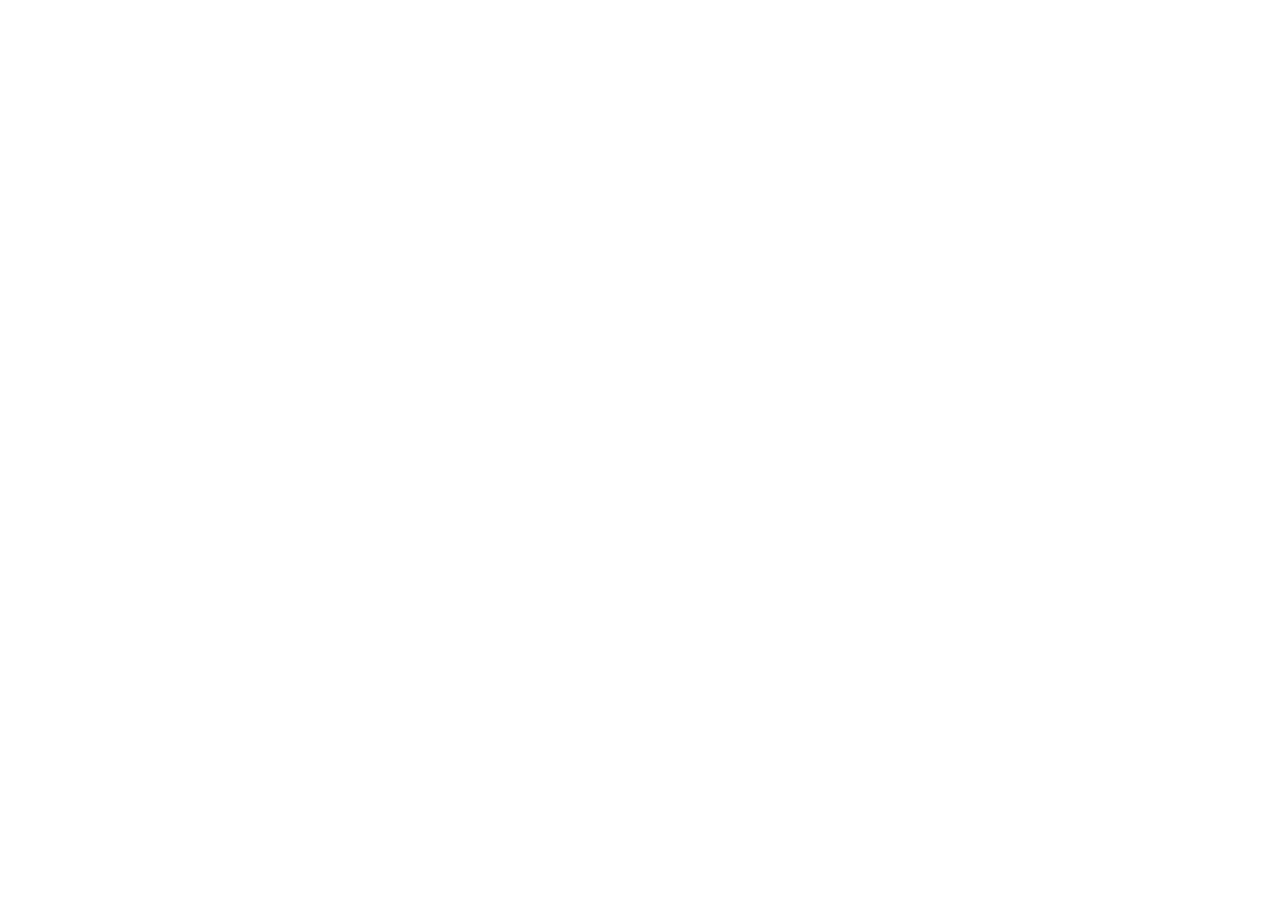
==== index.html @ 8a0b4045 "Add files via upload" ====
<!DOCTYPE html>
<html lang="en">
  <head>
    <meta charset="UTF-8">
    <meta name="viewport" content="width=device-width, initial-scale=1.0">
    <link rel="stylesheet" href="src/style.css">
  </head>
  <body>
    <h1 id="header"></h1>

    <script src="src/script.js"></script>
  </body>
</html>
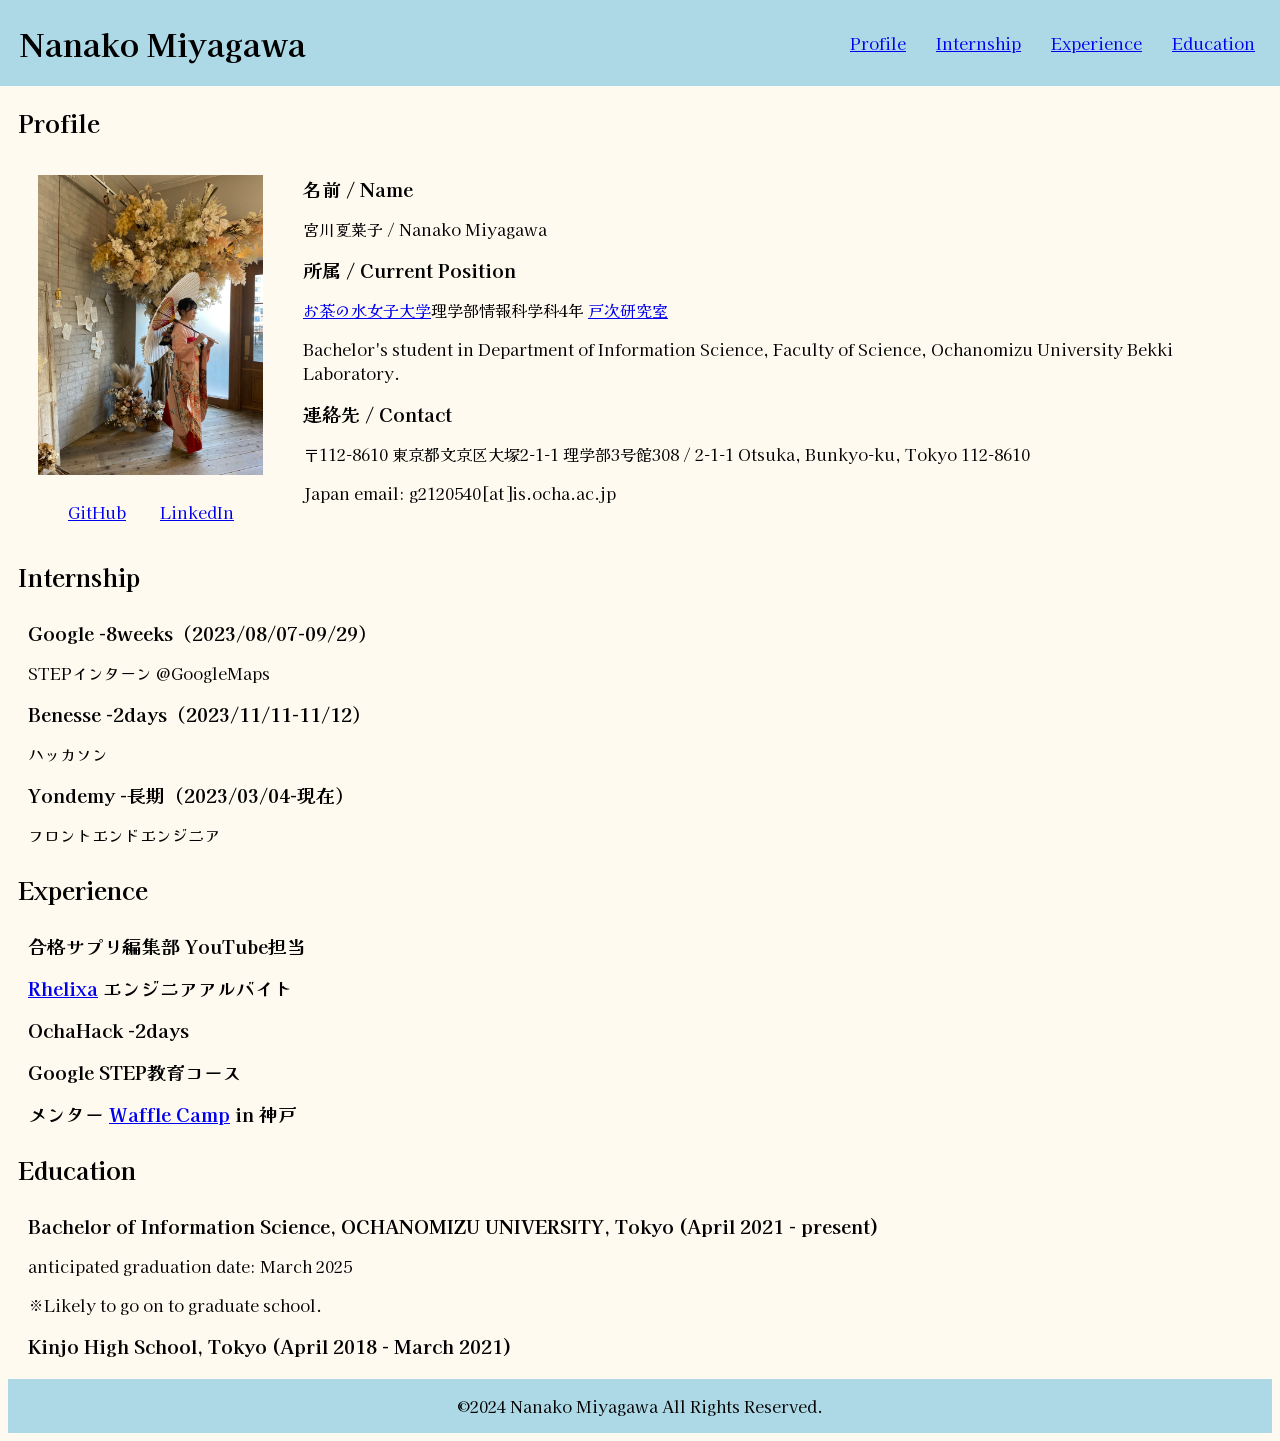
==== commit ee880a0f: "first commit" ====
--- a/index.html
+++ b/index.html
@@ -1,13 +1,96 @@
 <!DOCTYPE html>
-<html lang="en">
+<html lang="ja">
   <head>
-    <meta charset="UTF-8">
-    <meta name="viewport" content="width=device-width, initial-scale=1.0">
-    <link rel="stylesheet" href="src/style.css">
+    <meta charset="UTF-8" />
+    <meta name="viewport" content="width=device-width, initial-scale=1.0" />
+    <link rel="stylesheet" href="style.css" />
+    <link rel="preconnect" href="https://fonts.googleapis.com" />
+    <link rel="preconnect" href="https://fonts.gstatic.com" crossorigin />
+    <link
+      href="https://fonts.googleapis.com/css2?family=Kaisei+Opti&display=swap"
+      rel="stylesheet"
+    />
+    <title>Nanako Miyagawa</title>
   </head>
   <body>
-    <h1 id="header"></h1>
-
-    <script src="src/script.js"></script>
+    <div class="header">
+      <h1>Nanako Miyagawa</h1>
+      <ul>
+        <li><a href="#Profile">Profile</a></li>
+        <li><a href="#Internship">Internship</a></li>
+        <li><a href="#Experience">Experience</a></li>
+        <li><a href="#Education">Education</a></li>
+      </ul>
+    </div>
+    <h2 id="Profile">Profile</h2>
+    <div id="ProfileContents">
+      <div id="ProfileLinks">
+        <img src="myphoto.jpeg" />
+        <div>
+          <a href="https://github.com/miyagawananako">GitHub</a>
+          <a href="https://www.linkedin.com/in/nanako-miyagawa-513932271/"
+            >LinkedIn</a
+          >
+        </div>
+      </div>
+      <div id="ProfileItems">
+        <h3>名前 / Name</h3>
+        <p>宮川夏菜子 / Nanako Miyagawa</p>
+        <h3>所属 / Current Position</h3>
+        <p>
+          <a href="https://www.ocha.ac.jp/index.html">お茶の水女子大学</a
+          >理学部情報科学科4年
+          <a
+            href="https://bekkilab.notion.site/Bekkilab-Official-Website-6892e2a7d9fd4cf388f415986eefc2e2"
+            >戸次研究室</a
+          >
+        </p>
+        <p>
+          Bachelor's student in Department of Information Science, Faculty of
+          Science, Ochanomizu University Bekki Laboratory.
+        </p>
+        <h3>連絡先 / Contact</h3>
+        <p>
+          〒112-8610 東京都文京区大塚2-1-1 理学部3号館308 / 2-1-1 Otsuka,
+          Bunkyo-ku, Tokyo 112-8610
+        </p>
+        <p>Japan email: g2120540[at]is.ocha.ac.jp</p>
+      </div>
+    </div>
+    <h2 id="Internship">Internship</h2>
+    <div>
+      <h3>Google -8weeks（2023/08/07-09/29）</h3>
+      <p>STEPインターン @GoogleMaps</p>
+      <h3>Benesse -2days（2023/11/11-11/12）</h3>
+      <p>ハッカソン</p>
+      <h3>Yondemy -長期（2023/03/04-現在）</h3>
+      <p>フロントエンドエンジニア</p>
+    </div>
+    <h2 id="Experience">Experience</h2>
+    <div>
+      <h3>合格サプリ編集部 YouTube担当</h3>
+      <h3>
+        <a href="https://www.rhelixa.com/">Rhelixa</a> エンジニアアルバイト
+      </h3>
+      <h3>OchaHack -2days</h3>
+      <h3>Google STEP教育コース</h3>
+      <h3>
+        メンター
+        <a href="https://www.camp.waffle-waffle.org/">Waffle Camp</a> in 神戸
+      </h3>
+    </div>
+    <h2 id="Education">Education</h2>
+    <div>
+      <h3>
+        Bachelor of Information Science, OCHANOMIZU UNIVERSITY, Tokyo (April
+        2021 - present)
+      </h3>
+      <p>anticipated graduation date: March 2025</p>
+      <p>※Likely to go on to graduate school.</p>
+      <h3>Kinjo High School, Tokyo (April 2018 - March 2021)</h3>
+    </div>
+    <footer>
+      <p>©2024 Nanako Miyagawa All Rights Reserved.</p>
+    </footer>
   </body>
-</html>+</html>
--- a/style.css
+++ b/style.css
@@ -0,0 +1,68 @@
+div,
+h1,
+h2,
+h3,
+p,
+img,
+ul,
+li,
+footer {
+  margin: 5px;
+  padding: 5px;
+}
+
+body {
+  background-color: #fffaf0;
+  font-family: "Kaisei Opti", serif;
+  margin-top: 100px;
+}
+
+.header,
+footer {
+  background-color: lightblue;
+  margin: 0;
+}
+
+.header {
+  position: fixed;
+  top: 0;
+  left: 0;
+  right: 0;
+
+  display: flex;
+  align-items: center;
+}
+
+.header h1 {
+  margin: 10px;
+}
+
+.header ul {
+  list-style: none;
+  display: flex;
+  margin: 0 0 0 auto;
+}
+
+.header li {
+  margin: 10px;
+}
+
+#ProfileContents {
+  display: flex;
+}
+
+#ProfileLinks a {
+  margin-left: 30px;
+}
+
+img {
+  height: 300px;
+}
+
+footer {
+  text-align: center;
+}
+
+@media screen and (max-width: 480px) {
+  /* 480px以下に適用されるCSS（スマホ用） */
+}
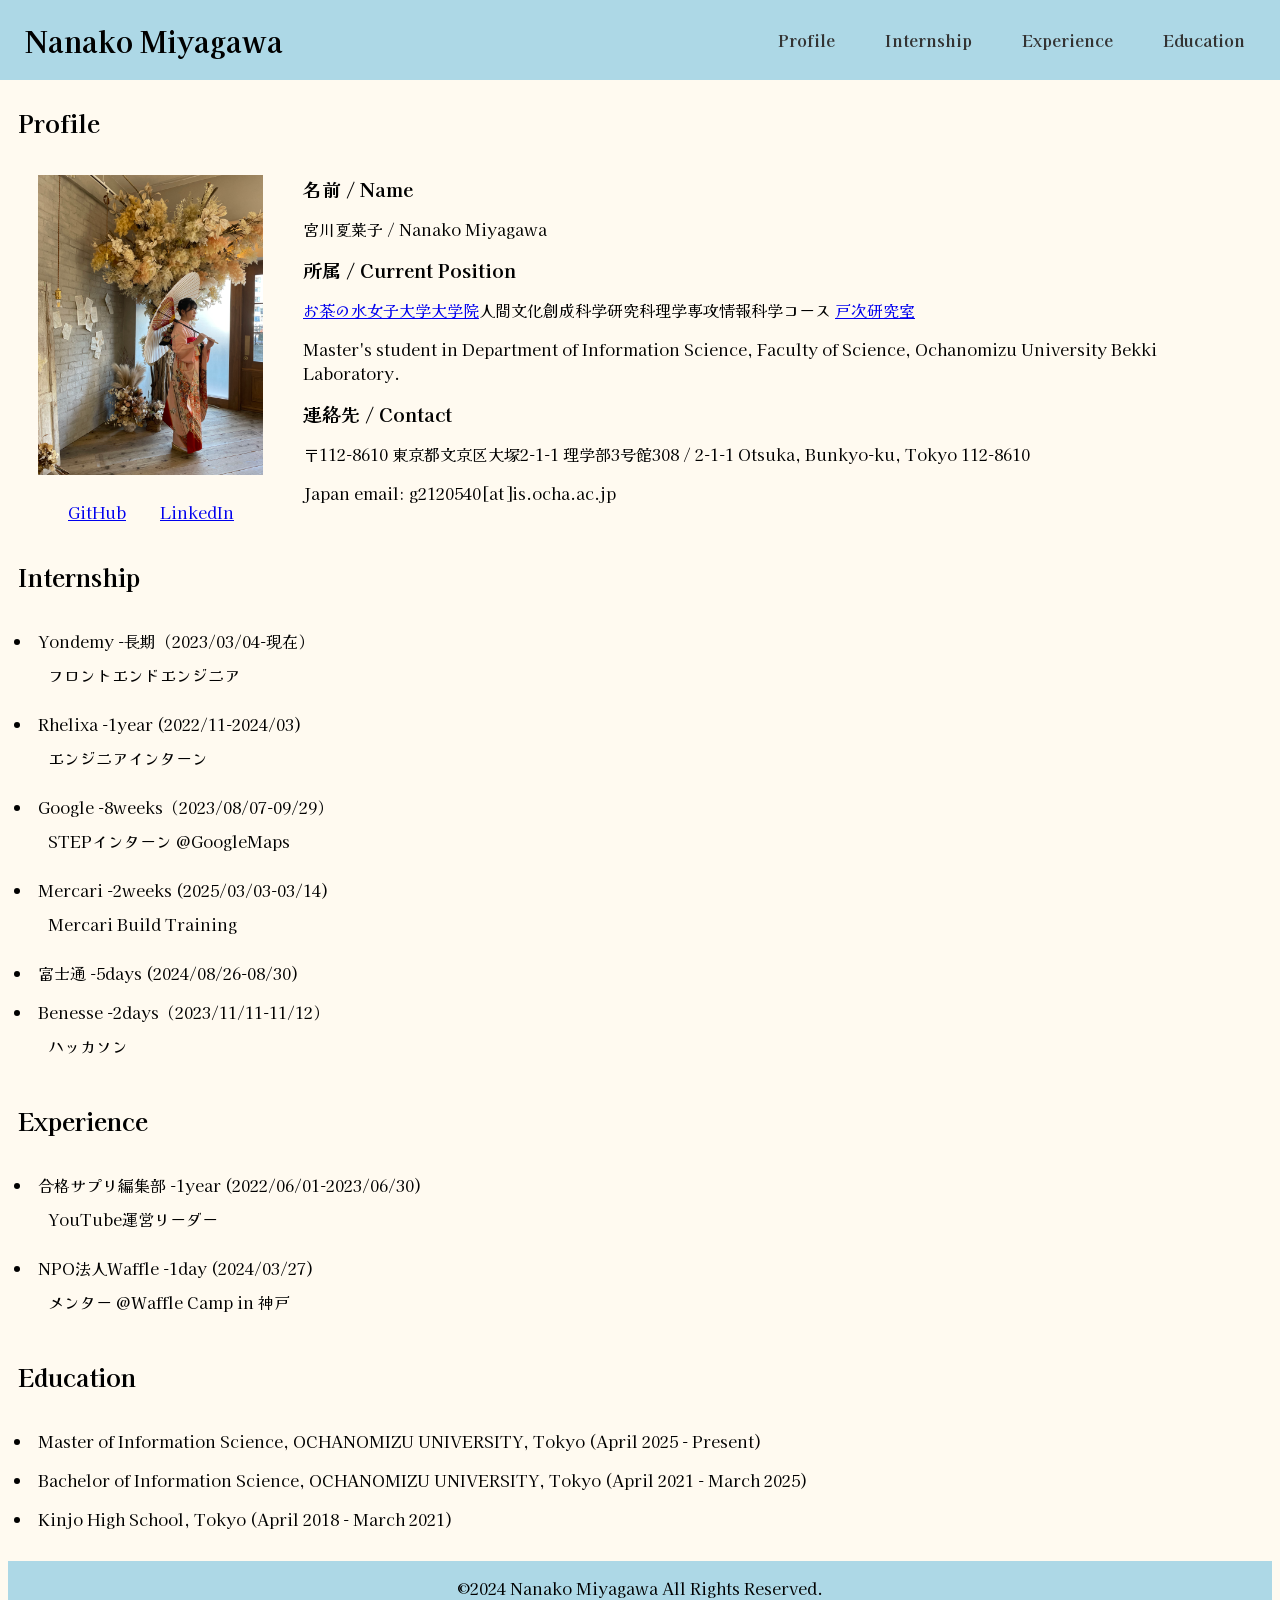
==== commit 8728b5b2: "update information" ====
--- a/index.html
+++ b/index.html
@@ -3,6 +3,10 @@
   <head>
     <meta charset="UTF-8" />
     <meta name="viewport" content="width=device-width, initial-scale=1.0" />
+    <meta
+      name="google-site-verification"
+      content="JKrWzEQDRdAVBLzGJJBg-FJZ9HHPWgpxcx8Th5tNuk0"
+    />
     <link rel="stylesheet" href="style.css" />
     <link rel="preconnect" href="https://fonts.googleapis.com" />
     <link rel="preconnect" href="https://fonts.gstatic.com" crossorigin />
@@ -38,15 +42,15 @@
         <p>宮川夏菜子 / Nanako Miyagawa</p>
         <h3>所属 / Current Position</h3>
         <p>
-          <a href="https://www.ocha.ac.jp/index.html">お茶の水女子大学</a
-          >理学部情報科学科4年
+          <a href="https://www.ocha.ac.jp/index.html">お茶の水女子大学大学院</a
+          >人間文化創成科学研究科理学専攻情報科学コース
           <a
             href="https://bekkilab.notion.site/Bekkilab-Official-Website-6892e2a7d9fd4cf388f415986eefc2e2"
             >戸次研究室</a
           >
         </p>
         <p>
-          Bachelor's student in Department of Information Science, Faculty of
+          Master's student in Department of Information Science, Faculty of
           Science, Ochanomizu University Bekki Laboratory.
         </p>
         <h3>連絡先 / Contact</h3>
@@ -59,35 +63,56 @@
     </div>
     <h2 id="Internship">Internship</h2>
     <div>
-      <h3>Google -8weeks（2023/08/07-09/29）</h3>
-      <p>STEPインターン @GoogleMaps</p>
-      <h3>Benesse -2days（2023/11/11-11/12）</h3>
-      <p>ハッカソン</p>
-      <h3>Yondemy -長期（2023/03/04-現在）</h3>
-      <p>フロントエンドエンジニア</p>
+      <ul>
+        <li>
+          Yondemy -長期（2023/03/04-現在）
+          <p>フロントエンドエンジニア</p>
+        </li>
+        <li>
+          Rhelixa -1year (2022/11-2024/03)
+          <p>エンジニアインターン</p>
+        </li>
+        <li>
+          Google -8weeks（2023/08/07-09/29）
+          <p>STEPインターン @GoogleMaps</p>
+        </li>
+        <li>
+          Mercari -2weeks (2025/03/03-03/14)
+          <p>Mercari Build Training</p>
+        </li>
+        <li>富士通 -5days (2024/08/26-08/30)</li>
+        <li>
+          Benesse -2days（2023/11/11-11/12）
+          <p>ハッカソン</p>
+        </li>
+      </ul>
     </div>
     <h2 id="Experience">Experience</h2>
     <div>
-      <h3>合格サプリ編集部 YouTube担当</h3>
-      <h3>
-        <a href="https://www.rhelixa.com/">Rhelixa</a> エンジニアアルバイト
-      </h3>
-      <h3>OchaHack -2days</h3>
-      <h3>Google STEP教育コース</h3>
-      <h3>
-        メンター
-        <a href="https://www.camp.waffle-waffle.org/">Waffle Camp</a> in 神戸
-      </h3>
+      <ul>
+        <li>
+          合格サプリ編集部 -1year (2022/06/01-2023/06/30)
+          <p>YouTube運営リーダー</p>
+        </li>
+        <li>
+          NPO法人Waffle -1day (2024/03/27)
+          <p>メンター @Waffle Camp in 神戸</p>
+        </li>
+      </ul>
     </div>
     <h2 id="Education">Education</h2>
     <div>
-      <h3>
-        Bachelor of Information Science, OCHANOMIZU UNIVERSITY, Tokyo (April
-        2021 - present)
-      </h3>
-      <p>anticipated graduation date: March 2025</p>
-      <p>※Likely to go on to graduate school.</p>
-      <h3>Kinjo High School, Tokyo (April 2018 - March 2021)</h3>
+      <ul>
+        <li>
+          Master of Information Science, OCHANOMIZU UNIVERSITY, Tokyo (April
+          2025 - Present)
+        </li>
+        <li>
+          Bachelor of Information Science, OCHANOMIZU UNIVERSITY, Tokyo (April
+          2021 - March 2025)
+        </li>
+        <li>Kinjo High School, Tokyo (April 2018 - March 2021)</li>
+      </ul>
     </div>
     <footer>
       <p>©2024 Nanako Miyagawa All Rights Reserved.</p>
--- a/style.css
+++ b/style.css
@@ -1,3 +1,11 @@
+/* ベーススタイル */
+body {
+  background-color: #fffaf0;
+  font-family: "Kaisei Opti", serif;
+  margin-top: 100px;
+}
+
+/* 共通のマージンとパディング */
 div,
 h1,
 h2,
@@ -11,42 +19,63 @@
   padding: 5px;
 }
 
-body {
-  background-color: #fffaf0;
-  font-family: "Kaisei Opti", serif;
-  margin-top: 100px;
-}
-
+/* ヘッダーとフッター共通 */
 .header,
 footer {
   background-color: lightblue;
   margin: 0;
 }
 
+/* ヘッダー */
 .header {
   position: fixed;
   top: 0;
   left: 0;
   right: 0;
-
   display: flex;
   align-items: center;
+  justify-content: space-between;
+  padding: 10px 20px;
+  min-height: 60px;
+  z-index: 1000;
+  flex-wrap: wrap;
 }
 
 .header h1 {
-  margin: 10px;
+  margin: 0;
+  font-size: 1.8em;
+  white-space: nowrap;
 }
 
 .header ul {
   list-style: none;
   display: flex;
-  margin: 0 0 0 auto;
+  margin: 0;
+  padding: 0;
+  gap: 20px;
+  flex-wrap: wrap;
 }
 
 .header li {
-  margin: 10px;
+  margin: 0;
 }
 
+.header a {
+  text-decoration: none;
+  color: #333;
+  font-weight: bold;
+  padding: 5px 10px;
+  transition: all 0.3s ease;
+  white-space: nowrap;
+}
+
+.header a:hover {
+  color: #000;
+  background-color: rgba(255, 255, 255, 0.3);
+  border-radius: 4px;
+}
+
+/* プロフィールセクション */
 #ProfileContents {
   display: flex;
 }
@@ -59,10 +88,71 @@
   height: 300px;
 }
 
+/* コンテンツリスト共通スタイル */
+#Internship ul,
+#Experience ul {
+  list-style: none;
+  padding: 0;
+  margin: 0;
+}
+
+#Internship li,
+#Experience li {
+  font-size: 1.17em;
+  font-weight: bold;
+  margin: 15px 0;
+  padding: 5px;
+}
+
+/* フッター */
 footer {
   text-align: center;
 }
 
+/* レスポンシブデザイン */
 @media screen and (max-width: 480px) {
-  /* 480px以下に適用されるCSS（スマホ用） */
+  /* ヘッダーのレスポンシブ対応 */
+  .header {
+    flex-direction: column;
+    padding: 10px;
+    gap: 10px;
+  }
+
+  .header h1 {
+    font-size: 1.4em;
+    text-align: center;
+    width: 100%;
+  }
+
+  .header ul {
+    width: 100%;
+    justify-content: center;
+    gap: 8px;
+    padding: 0;
+  }
+
+  .header li {
+    margin: 0;
+  }
+
+  .header a {
+    font-size: 0.9em;
+    padding: 4px 8px;
+  }
+
+  /* ボディのレスポンシブ対応 */
+  body {
+    margin-top: 120px;
+  }
+
+  /* プロフィールセクションのレスポンシブ対応 */
+  #ProfileContents {
+    flex-direction: column;
+    align-items: center;
+  }
+
+  img {
+    height: auto;
+    max-width: 100%;
+  }
 }
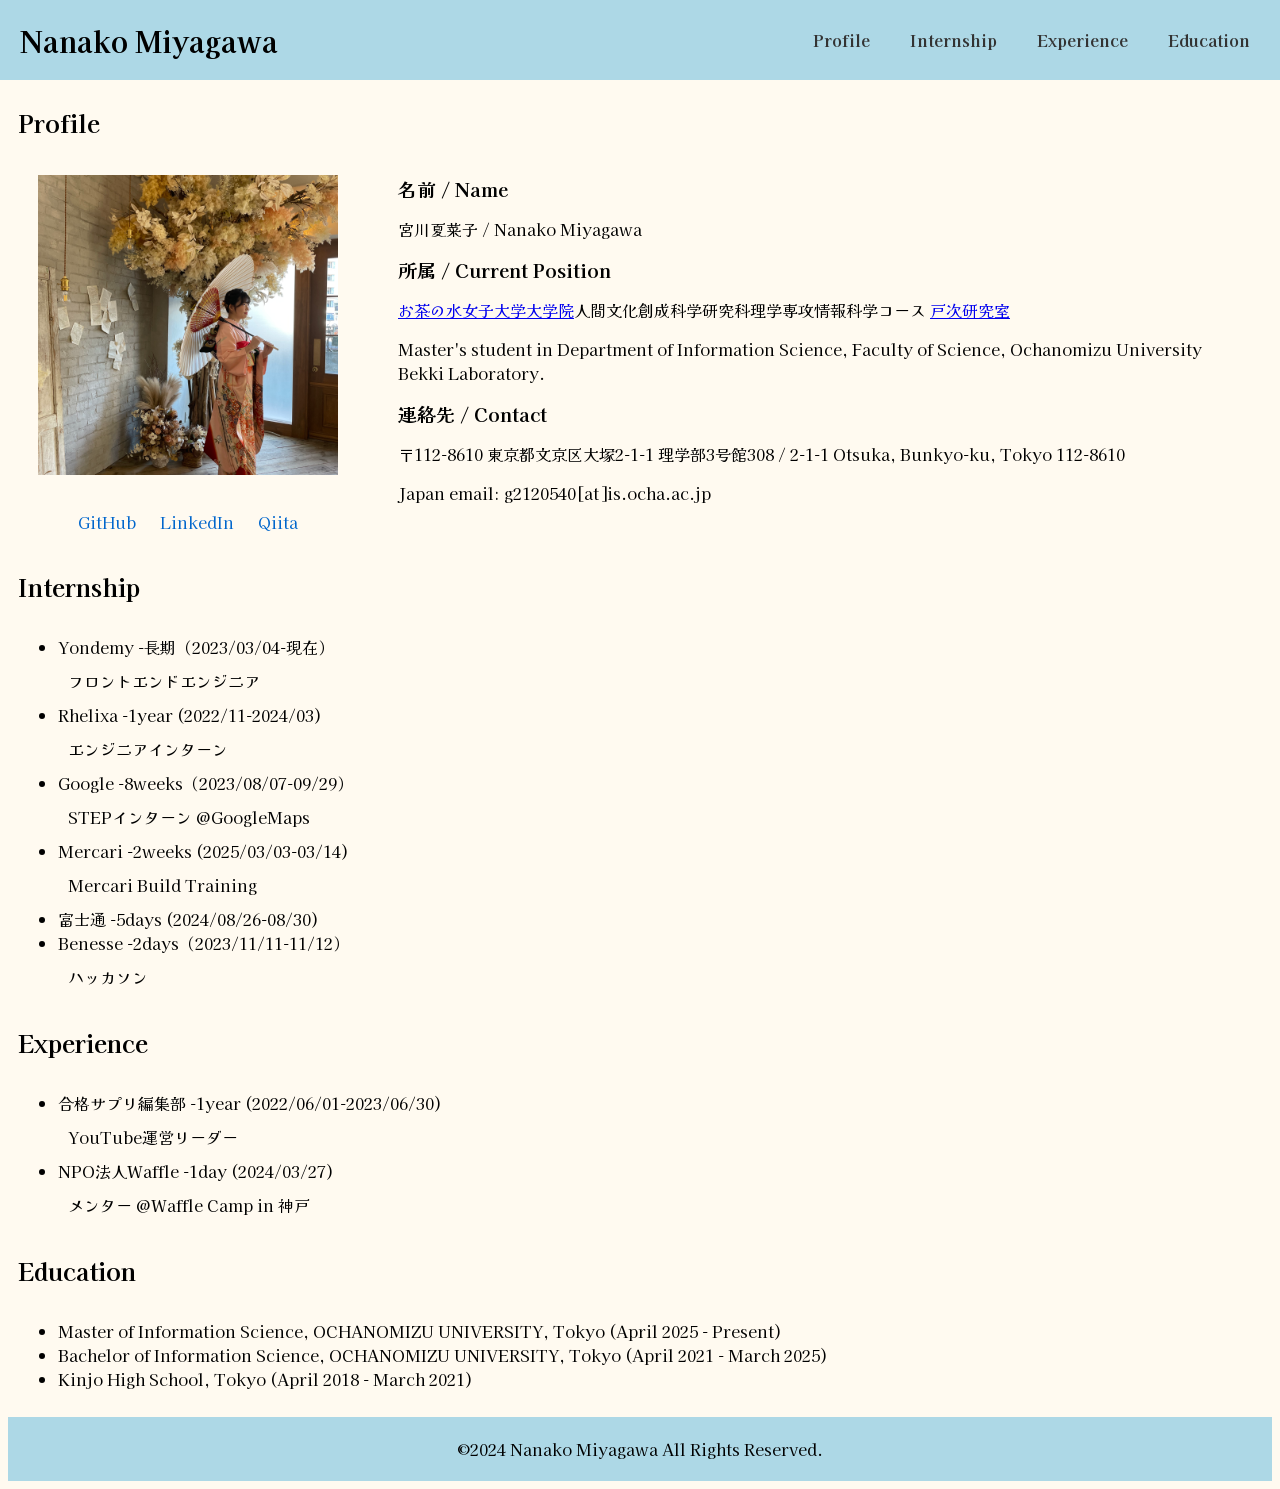
==== commit 80ef6086: "add hamburger menu" ====
--- a/index.html
+++ b/index.html
@@ -19,7 +19,12 @@
   <body>
     <div class="header">
       <h1>Nanako Miyagawa</h1>
-      <ul>
+      <button class="hamburger" aria-label="メニュー">
+        <span></span>
+        <span></span>
+        <span></span>
+      </button>
+      <ul class="nav-menu">
         <li><a href="#Profile">Profile</a></li>
         <li><a href="#Internship">Internship</a></li>
         <li><a href="#Experience">Experience</a></li>
@@ -35,6 +40,7 @@
           <a href="https://www.linkedin.com/in/nanako-miyagawa-513932271/"
             >LinkedIn</a
           >
+          <a href="https://qiita.com/nanacom_">Qiita</a>
         </div>
       </div>
       <div id="ProfileItems">
@@ -117,5 +123,6 @@
     <footer>
       <p>©2024 Nanako Miyagawa All Rights Reserved.</p>
     </footer>
+    <script src="script.js"></script>
   </body>
 </html>
--- a/style.css
+++ b/style.css
@@ -7,23 +7,12 @@
 
 /* 共通のマージンとパディング */
 div,
-h1,
 h2,
 h3,
 p,
-img,
-ul,
-li,
-footer {
+img {
   margin: 5px;
   padding: 5px;
-}
-
-/* ヘッダーとフッター共通 */
-.header,
-footer {
-  background-color: lightblue;
-  margin: 0;
 }
 
 /* ヘッダー */
@@ -32,13 +21,14 @@
   top: 0;
   left: 0;
   right: 0;
+  background-color: lightblue;
   display: flex;
   align-items: center;
   justify-content: space-between;
   padding: 10px 20px;
   min-height: 60px;
   z-index: 1000;
-  flex-wrap: wrap;
+  margin: 0;
 }
 
 .header h1 {
@@ -47,20 +37,19 @@
   white-space: nowrap;
 }
 
-.header ul {
+.nav-menu {
   list-style: none;
   display: flex;
   margin: 0;
   padding: 0;
   gap: 20px;
-  flex-wrap: wrap;
-}
-
-.header li {
-  margin: 0;
-}
-
-.header a {
+}
+
+.nav-menu li {
+  margin: 0;
+}
+
+.nav-menu a {
   text-decoration: none;
   color: #333;
   font-weight: bold;
@@ -69,23 +58,75 @@
   white-space: nowrap;
 }
 
-.header a:hover {
+.nav-menu a:hover {
   color: #000;
   background-color: rgba(255, 255, 255, 0.3);
   border-radius: 4px;
 }
 
+/* ハンバーガーメニュー */
+.hamburger {
+  display: none;
+  background: none;
+  border: none;
+  cursor: pointer;
+  padding: 0;
+  width: 30px;
+  height: 24px;
+  position: relative;
+}
+
+.hamburger span {
+  display: block;
+  width: 100%;
+  height: 2px;
+  background-color: #333;
+  position: absolute;
+  transition: all 0.3s ease;
+}
+
+.hamburger span:nth-child(1) {
+  top: 0;
+}
+
+.hamburger span:nth-child(2) {
+  top: 50%;
+  transform: translateY(-50%);
+}
+
+.hamburger span:nth-child(3) {
+  bottom: 0;
+}
+
 /* プロフィールセクション */
 #ProfileContents {
   display: flex;
+  gap: 20px;
+  align-items: flex-start;
+}
+
+#ProfileLinks {
+  text-align: center;
+}
+
+#ProfileLinks img {
+  width: 300px;
+  height: 300px;
+  margin-bottom: 15px;
+  object-fit: cover;
+  object-position: center;
+  border-radius: 4px;
 }
 
 #ProfileLinks a {
-  margin-left: 30px;
-}
-
-img {
-  height: 300px;
+  display: inline-block;
+  margin: 0 10px;
+  text-decoration: none;
+  color: #0066cc;
+}
+
+#ProfileLinks a:hover {
+  text-decoration: underline;
 }
 
 /* コンテンツリスト共通スタイル */
@@ -104,45 +145,112 @@
   padding: 5px;
 }
 
+#Internship li p,
+#Experience li p {
+  font-size: 0.85em;
+  font-weight: normal;
+  margin: 5px 0;
+  color: #333;
+}
+
 /* フッター */
 footer {
+  background-color: lightblue;
+  margin: 0;
   text-align: center;
+  padding: 10px;
 }
 
 /* レスポンシブデザイン */
+@media screen and (max-width: 1024px) {
+  /* ヘッダーのレスポンシブ対応 */
+  .header {
+    padding: 10px 15px;
+  }
+
+  .header h1 {
+    font-size: 1.4em;
+  }
+
+  .hamburger {
+    display: block;
+  }
+
+  .nav-menu {
+    display: none;
+    position: fixed;
+    top: 60px;
+    left: 0;
+    right: 0;
+    background-color: lightblue;
+    flex-direction: column;
+    align-items: center;
+    padding: 20px;
+    gap: 15px;
+  }
+
+  .nav-menu.active {
+    display: flex;
+  }
+
+  /* ボディのレスポンシブ対応 */
+  body {
+    margin-top: 80px;
+  }
+
+  /* プロフィールセクションのレスポンシブ対応 */
+  #ProfileContents {
+    flex-direction: column;
+    align-items: center;
+  }
+}
+
 @media screen and (max-width: 480px) {
   /* ヘッダーのレスポンシブ対応 */
   .header {
-    flex-direction: column;
-    padding: 10px;
-    gap: 10px;
+    padding: 10px 15px;
   }
 
   .header h1 {
     font-size: 1.4em;
-    text-align: center;
-    width: 100%;
-  }
-
-  .header ul {
-    width: 100%;
-    justify-content: center;
-    gap: 8px;
-    padding: 0;
-  }
-
-  .header li {
-    margin: 0;
-  }
-
-  .header a {
-    font-size: 0.9em;
-    padding: 4px 8px;
+  }
+
+  .hamburger {
+    display: block;
+  }
+
+  .hamburger.active span:nth-child(1) {
+    transform: translateY(11px) rotate(45deg);
+  }
+
+  .hamburger.active span:nth-child(2) {
+    opacity: 0;
+  }
+
+  .hamburger.active span:nth-child(3) {
+    transform: translateY(-11px) rotate(-45deg);
+  }
+
+  .nav-menu {
+    display: none;
+    position: fixed;
+    top: 60px;
+    left: 0;
+    right: 0;
+    background-color: lightblue;
+    flex-direction: column;
+    align-items: center;
+    padding: 20px;
+    gap: 15px;
+  }
+
+  .nav-menu.active {
+    display: flex;
   }
 
   /* ボディのレスポンシブ対応 */
   body {
-    margin-top: 120px;
+    margin-top: 80px;
   }
 
   /* プロフィールセクションのレスポンシブ対応 */
@@ -151,8 +259,11 @@
     align-items: center;
   }
 
-  img {
-    height: auto;
+  #ProfileLinks img {
+    width: 200px;
+    height: 200px;
     max-width: 100%;
-  }
-}
+    object-fit: cover;
+    object-position: center;
+  }
+}
